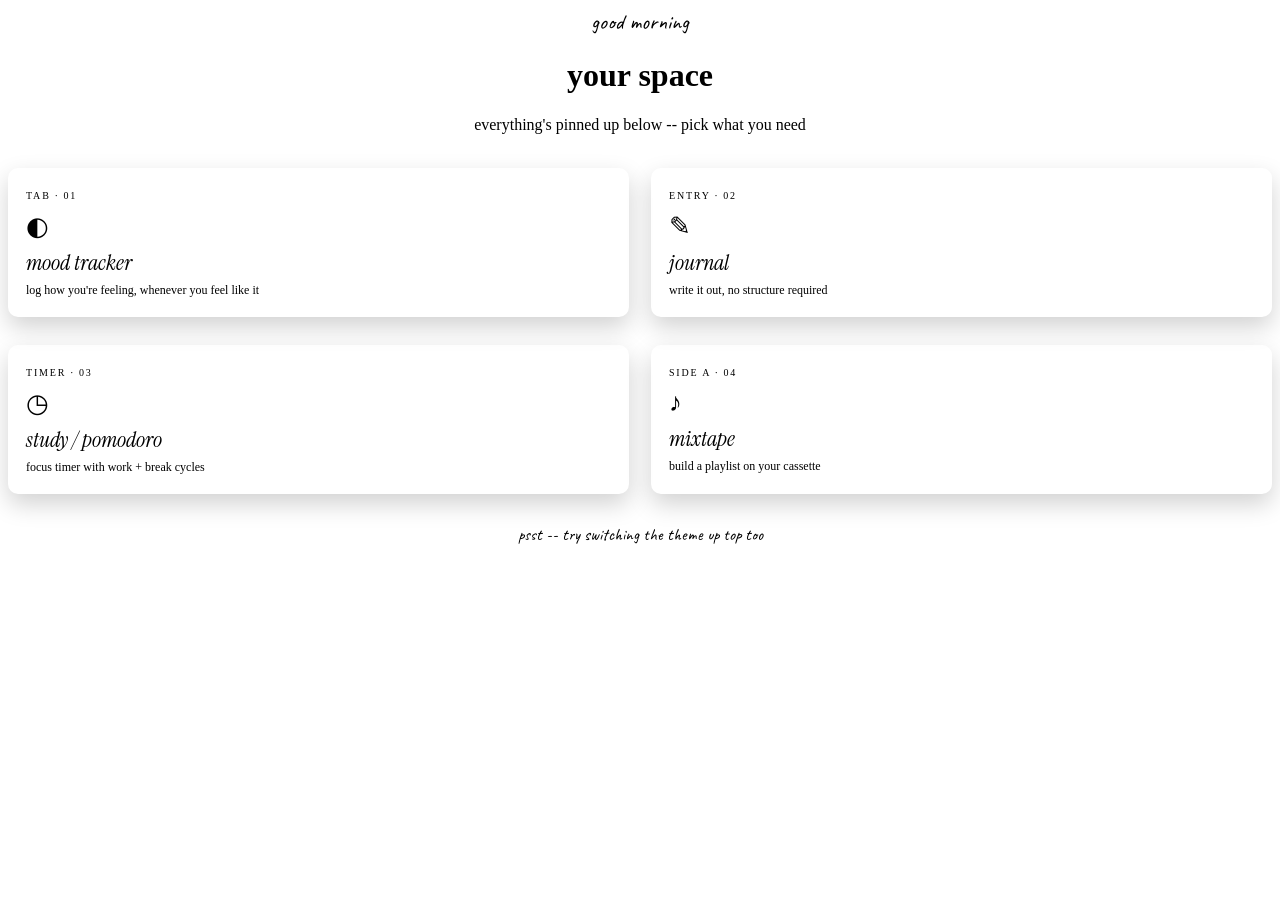
==== index.html @ ffe55987 "Add files via upload index" ====
<!DOCTYPE html>
<html lang="en">
<head>
<meta charset="UTF-8">
<meta name="viewport" content="width=device-width, initial-scale=1.0">
<title>your space</title>
<link rel="preconnect" href="https://fonts.googleapis.com">
<link rel="preconnect" href="https://fonts.gstatic.com" crossorigin>
<link href="https://fonts.googleapis.com/css2?family=Space+Mono:wght@400;700&family=Instrument+Serif:ital@0;1&family=Caveat:wght@500;600&display=swap" rel="stylesheet">
<link rel="stylesheet" href="theme.css">

<style>
  /* ================================================================
     HOMEPAGE-ONLY STYLES
     ------------------------------------------------------------------
     Everything generic (colors, the theme switch buttons, container
     width) still comes from theme.css. Everything below is specific
     to THIS page's "corkboard" look: cards pinned at slight angles,
     like physical objects taped to a board, rather than a plain
     uniform grid. It all still reads var(--accent) etc, so it
     re-skins correctly when you switch themes.
     ================================================================ */

  /* .board / .tilt-a../d / .pinned now live in theme.css so every
     page can share them -- this file only keeps styles unique to
     the homepage's card layout below */

  .greeting-row{
    text-align: center;
    margin-bottom: 30px;
  }
  .greeting{
    font-family: 'Caveat', cursive;
    font-size: 22px;
    color: var(--accent);
    margin: 0 0 2px;
  }
  h1{ text-align: center; }
  .lede{ text-align: center; }

  /* ---- pinned card grid: 2 columns, cards individually rotated ---- */
  .pin-grid{
    display: grid;
    grid-template-columns: 1fr 1fr;
    gap: 28px 22px;
    margin-top: 34px;
  }
  @media (max-width: 560px){
    .pin-grid{ grid-template-columns: 1fr; }
  }

  /* the card's own look (surface/border/shadow); the tape strip and
     tilt/hover behavior come from the shared .pinned + .tilt-x
     classes in theme.css -- this page just adds them in the HTML
     below (class="pin-card pinned tilt-a") */
  .pin-card{
    display: block;
    background: var(--surface);
    border: 1px solid var(--border);
    border-radius: 10px;
    padding: 22px 18px 18px;
    text-decoration: none;
    color: var(--text);
    box-shadow: 0 10px 24px rgba(0,0,0,0.18);
  }
  .pin-card:hover, .pin-card:focus{
    box-shadow: 0 16px 30px rgba(0,0,0,0.24);
  }

  .pin-stamp{
    font-size: 10px;
    letter-spacing: 0.18em;
    color: var(--text-dim);
    margin: 0 0 10px;
  }
  .pin-icon{ font-size: 26px; display: block; margin-bottom: 6px; }
  .pin-title{
    font-family: 'Instrument Serif', serif;
    font-style: italic;
    font-size: 22px;
    margin: 0 0 4px;
  }
  .pin-desc{
    font-size: 12px;
    color: var(--text-dim);
    line-height: 1.5;
    margin: 0;
  }

  .board-note{
    text-align: center;
    font-family: 'Caveat', cursive;
    font-size: 17px;
    color: var(--text-dim);
    margin-top: 30px;
  }
</style>
</head>
<body>
<div class="container">

  <div id="themeSwitch"></div>

  <!-- ================================================================
       GREETING
       Filled in by JS below based on the visitor's local clock, so
       "good morning" / "good afternoon" / "good evening" actually
       matches when they open the page -- a small touch that makes
       the homepage feel a little alive rather than static.
       ================================================================ -->
  <div class="greeting-row">
    <p class="greeting" id="greeting">hey, welcome back</p>
    <h1>your space</h1>
    <p class="lede">everything's pinned up below -- pick what you need</p>
  </div>

  <!-- ================================================================
       THE BOARD
       Each tool is a "pinned" card: a washi-tape strip (::before in
       the CSS above) plus a slight rotation class (tilt-a/b/c/d) so
       the four cards don't look like a robotic grid. Hovering
       straightens the card out, like picking it up off the board.
       ================================================================ -->
  <div class="board">
    <div class="pin-grid">

      <a class="pin-card pinned tilt-a" href="mood-tracker.html" data-internal>
        <p class="pin-stamp">TAB · 01</p>
        <span class="pin-icon">◐</span>
        <p class="pin-title">mood tracker</p>
        <p class="pin-desc">log how you're feeling, whenever you feel like it</p>
      </a>

      <a class="pin-card pinned tilt-b" href="journal.html" data-internal>
        <p class="pin-stamp">ENTRY · 02</p>
        <span class="pin-icon">✎</span>
        <p class="pin-title">journal</p>
        <p class="pin-desc">write it out, no structure required</p>
      </a>

      <a class="pin-card pinned tilt-c" href="pomodoro.html" data-internal>
        <p class="pin-stamp">TIMER · 03</p>
        <span class="pin-icon">◷</span>
        <p class="pin-title">study / pomodoro</p>
        <p class="pin-desc">focus timer with work + break cycles</p>
      </a>

      <a class="pin-card pinned tilt-d" href="mixtape-builder.html" data-internal>
        <p class="pin-stamp">SIDE A · 04</p>
        <span class="pin-icon">♪</span>
        <p class="pin-title">mixtape</p>
        <p class="pin-desc">build a playlist on your cassette</p>
      </a>

    </div>

    <p class="board-note">psst -- try switching the theme up top too</p>
  </div>

</div>

<!-- theme.js must load before our own script below, since our script
     doesn't redefine theme logic -- it only adds the greeting -->
<script src="theme.js"></script>
<script>
/* ================================================================
   TIME-OF-DAY GREETING
   ----------------------------------------------------------------
   Simple: check the visitor's local hour (0-23) via `new Date()`
   and pick a matching phrase. This runs once, right when the page
   loads, and writes straight into the <p id="greeting"> element
   declared above.
   ================================================================ */
  function renderGreeting(){
    const hour = new Date().getHours();
    let text;

    if (hour < 5)       text = "still up? okay, midnight it is";
    else if (hour < 12)  text = "good morning";
    else if (hour < 17)  text = "good afternoon";
    else if (hour < 21)  text = "good evening";
    else                 text = "winding down for the night";

    document.getElementById('greeting').textContent = text;
  }

  renderGreeting();
</script>
</body>
</html>
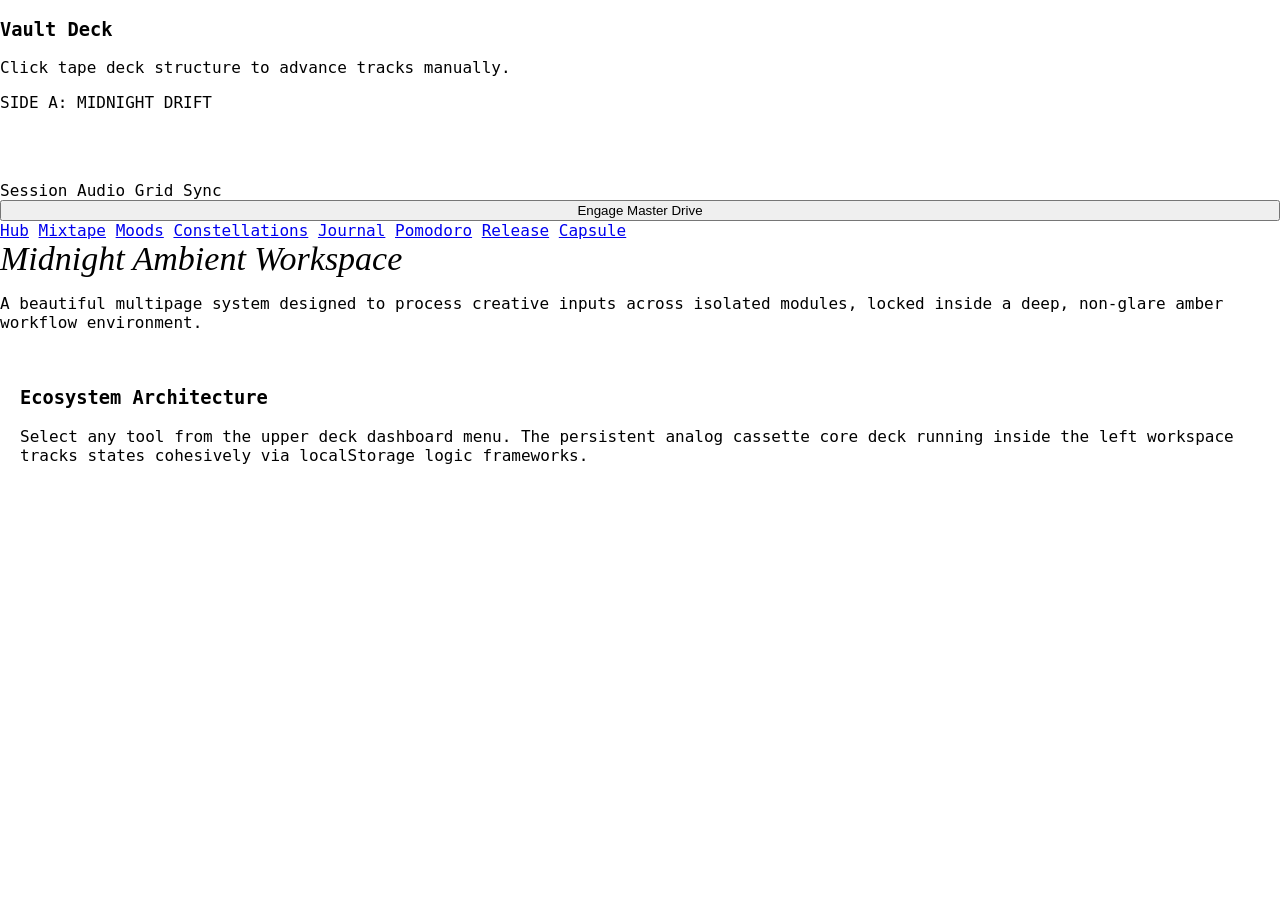
==== commit e1a6977c: "Revamp index.html for Studio Hub layout Updated the homepage layout and content for a new studio the" ====
--- a/index.html
+++ b/index.html
@@ -1,190 +1,50 @@
 <!DOCTYPE html>
 <html lang="en">
 <head>
-<meta charset="UTF-8">
-<meta name="viewport" content="width=device-width, initial-scale=1.0">
-<title>your space</title>
-<link rel="preconnect" href="https://fonts.googleapis.com">
-<link rel="preconnect" href="https://fonts.gstatic.com" crossorigin>
-<link href="https://fonts.googleapis.com/css2?family=Space+Mono:wght@400;700&family=Instrument+Serif:ital@0;1&family=Caveat:wght@500;600&display=swap" rel="stylesheet">
-<link rel="stylesheet" href="theme.css">
-
-<style>
-  /* ================================================================
-     HOMEPAGE-ONLY STYLES
-     ------------------------------------------------------------------
-     Everything generic (colors, the theme switch buttons, container
-     width) still comes from theme.css. Everything below is specific
-     to THIS page's "corkboard" look: cards pinned at slight angles,
-     like physical objects taped to a board, rather than a plain
-     uniform grid. It all still reads var(--accent) etc, so it
-     re-skins correctly when you switch themes.
-     ================================================================ */
-
-  /* .board / .tilt-a../d / .pinned now live in theme.css so every
-     page can share them -- this file only keeps styles unique to
-     the homepage's card layout below */
-
-  .greeting-row{
-    text-align: center;
-    margin-bottom: 30px;
-  }
-  .greeting{
-    font-family: 'Caveat', cursive;
-    font-size: 22px;
-    color: var(--accent);
-    margin: 0 0 2px;
-  }
-  h1{ text-align: center; }
-  .lede{ text-align: center; }
-
-  /* ---- pinned card grid: 2 columns, cards individually rotated ---- */
-  .pin-grid{
-    display: grid;
-    grid-template-columns: 1fr 1fr;
-    gap: 28px 22px;
-    margin-top: 34px;
-  }
-  @media (max-width: 560px){
-    .pin-grid{ grid-template-columns: 1fr; }
-  }
-
-  /* the card's own look (surface/border/shadow); the tape strip and
-     tilt/hover behavior come from the shared .pinned + .tilt-x
-     classes in theme.css -- this page just adds them in the HTML
-     below (class="pin-card pinned tilt-a") */
-  .pin-card{
-    display: block;
-    background: var(--surface);
-    border: 1px solid var(--border);
-    border-radius: 10px;
-    padding: 22px 18px 18px;
-    text-decoration: none;
-    color: var(--text);
-    box-shadow: 0 10px 24px rgba(0,0,0,0.18);
-  }
-  .pin-card:hover, .pin-card:focus{
-    box-shadow: 0 16px 30px rgba(0,0,0,0.24);
-  }
-
-  .pin-stamp{
-    font-size: 10px;
-    letter-spacing: 0.18em;
-    color: var(--text-dim);
-    margin: 0 0 10px;
-  }
-  .pin-icon{ font-size: 26px; display: block; margin-bottom: 6px; }
-  .pin-title{
-    font-family: 'Instrument Serif', serif;
-    font-style: italic;
-    font-size: 22px;
-    margin: 0 0 4px;
-  }
-  .pin-desc{
-    font-size: 12px;
-    color: var(--text-dim);
-    line-height: 1.5;
-    margin: 0;
-  }
-
-  .board-note{
-    text-align: center;
-    font-family: 'Caveat', cursive;
-    font-size: 17px;
-    color: var(--text-dim);
-    margin-top: 30px;
-  }
-</style>
+  <meta charset="UTF-8">
+  <meta name="viewport" content="width=device-width, initial-scale=1.0">
+  <title>Studio Hub</title>
+  <link rel="stylesheet" href="theme.css">
 </head>
 <body>
-<div class="container">
+  <div class="studio-layout">
+    <aside class="left-deck-panel" id="deckPanel">
+      <div>
+        <h3>Vault Deck</h3>
+        <p class="subtext">Click tape deck structure to advance tracks manually.</p>
+        <div class="cassette-shell">
+          <div class="cassette-label" id="currentTrackLabel">SIDE A: MIDNIGHT DRIFT</div>
+          <div class="reels-container">
+            <svg class="reel" width="65" height="65" viewBox="0 0 100 100"><circle cx="50" cy="50" r="45" fill="none" stroke="var(--accent-amber)" stroke-width="5"/><circle cx="50" cy="50" r="18" fill="none" stroke="var(--accent-amber)" stroke-width="3" stroke-dasharray="12 6"/></svg>
+            <svg class="reel" width="65" height="65" viewBox="0 0 100 100"><circle cx="50" cy="50" r="45" fill="none" stroke="var(--accent-amber)" stroke-width="5"/><circle cx="50" cy="50" r="18" fill="none" stroke="var(--accent-amber)" stroke-width="3" stroke-dasharray="12 6"/></svg>
+          </div>
+        </div>
+        <div class="now-playing-banner"><div class="pulse-dot"></div><span>Session Audio Grid Sync</span></div>
+      </div>
+      <button class="btn-action" id="globalPlayBtn" style="width: 100%;">Engage Master Drive</button>
+    </aside>
 
-  <div id="themeSwitch"></div>
-
-  <!-- ================================================================
-       GREETING
-       Filled in by JS below based on the visitor's local clock, so
-       "good morning" / "good afternoon" / "good evening" actually
-       matches when they open the page -- a small touch that makes
-       the homepage feel a little alive rather than static.
-       ================================================================ -->
-  <div class="greeting-row">
-    <p class="greeting" id="greeting">hey, welcome back</p>
-    <h1>your space</h1>
-    <p class="lede">everything's pinned up below -- pick what you need</p>
+    <main class="right-canvas-panel">
+      <nav class="studio-nav">
+        <a href="index.html" class="nav-btn active">Hub</a>
+        <a href="mixtape-builder.html" class="nav-btn">Mixtape</a>
+        <a href="mood-tracker.html" class="nav-btn">Moods</a>
+        <a href="constellation.html" class="nav-btn">Constellations</a>
+        <a href="journal.html" class="nav-btn">Journal</a>
+        <a href="pomodoro.html" class="nav-btn">Pomodoro</a>
+        <a href="release.html" class="nav-btn">Release</a>
+        <a href="time-capsule.html" class="nav-btn">Capsule</a>
+      </nav>
+      <div class="canvas-content">
+        <h1>Midnight Ambient Workspace</h1>
+        <p>A beautiful multipage system designed to process creative inputs across isolated modules, locked inside a deep, non-glare amber workflow environment.</p>
+        <div class="card">
+          <h3>Ecosystem Architecture</h3>
+          <p>Select any tool from the upper deck dashboard menu. The persistent analog cassette core deck running inside the left workspace tracks states cohesively via localStorage logic frameworks.</p>
+        </div>
+      </div>
+    </main>
   </div>
-
-  <!-- ================================================================
-       THE BOARD
-       Each tool is a "pinned" card: a washi-tape strip (::before in
-       the CSS above) plus a slight rotation class (tilt-a/b/c/d) so
-       the four cards don't look like a robotic grid. Hovering
-       straightens the card out, like picking it up off the board.
-       ================================================================ -->
-  <div class="board">
-    <div class="pin-grid">
-
-      <a class="pin-card pinned tilt-a" href="mood-tracker.html" data-internal>
-        <p class="pin-stamp">TAB · 01</p>
-        <span class="pin-icon">◐</span>
-        <p class="pin-title">mood tracker</p>
-        <p class="pin-desc">log how you're feeling, whenever you feel like it</p>
-      </a>
-
-      <a class="pin-card pinned tilt-b" href="journal.html" data-internal>
-        <p class="pin-stamp">ENTRY · 02</p>
-        <span class="pin-icon">✎</span>
-        <p class="pin-title">journal</p>
-        <p class="pin-desc">write it out, no structure required</p>
-      </a>
-
-      <a class="pin-card pinned tilt-c" href="pomodoro.html" data-internal>
-        <p class="pin-stamp">TIMER · 03</p>
-        <span class="pin-icon">◷</span>
-        <p class="pin-title">study / pomodoro</p>
-        <p class="pin-desc">focus timer with work + break cycles</p>
-      </a>
-
-      <a class="pin-card pinned tilt-d" href="mixtape-builder.html" data-internal>
-        <p class="pin-stamp">SIDE A · 04</p>
-        <span class="pin-icon">♪</span>
-        <p class="pin-title">mixtape</p>
-        <p class="pin-desc">build a playlist on your cassette</p>
-      </a>
-
-    </div>
-
-    <p class="board-note">psst -- try switching the theme up top too</p>
-  </div>
-
-</div>
-
-<!-- theme.js must load before our own script below, since our script
-     doesn't redefine theme logic -- it only adds the greeting -->
-<script src="theme.js"></script>
-<script>
-/* ================================================================
-   TIME-OF-DAY GREETING
-   ----------------------------------------------------------------
-   Simple: check the visitor's local hour (0-23) via `new Date()`
-   and pick a matching phrase. This runs once, right when the page
-   loads, and writes straight into the <p id="greeting"> element
-   declared above.
-   ================================================================ */
-  function renderGreeting(){
-    const hour = new Date().getHours();
-    let text;
-
-    if (hour < 5)       text = "still up? okay, midnight it is";
-    else if (hour < 12)  text = "good morning";
-    else if (hour < 17)  text = "good afternoon";
-    else if (hour < 21)  text = "good evening";
-    else                 text = "winding down for the night";
-
-    document.getElementById('greeting').textContent = text;
-  }
-
-  renderGreeting();
-</script>
+  <script src="studio.js"></script>
 </body>
 </html>
--- a/theme.css
+++ b/theme.css
@@ -0,0 +1,309 @@
+/* ==================================================================
+   THEME.CSS
+   ------------------------------------------------------------------
+   This file is shared by every page (index, mood-tracker, journal,
+   pomodoro). It does two things:
+
+   1. Defines 3 THEMES as sets of CSS custom properties (variables),
+      switched by a `data-theme="..."` attribute on <body>.
+      theme.js is what actually sets that attribute — see theme.js
+      comments for how switching works.
+
+   2. Defines shared, theme-agnostic components (nav bar, buttons,
+      cards, form fields) that are built entirely out of those
+      variables, so they automatically re-skin when the theme
+      changes -- none of the component CSS below ever hardcodes a
+      color, it only ever reads var(--something).
+   ================================================================== */
+
+/* ---- THEME 1: MIDNIGHT (dark, matches the mixtape/cassette pages) ---- */
+body[data-theme="midnight"]{
+  --bg: #0E0C0A;
+  --surface: #17140F;
+  --surface-2: #201B14;
+  --text: #EFE6D0;
+  --text-dim: #9A917F;
+  --accent: #C97B3D;
+  --accent-rgb: 201, 123, 61; /* same color as --accent, split into r,g,b so
+                                  decorative bits can use rgba(var(--accent-rgb), 0.3) */
+  --border: #2A2118;
+}
+
+/* ---- THEME 2: DREAMY (soft pastel, light) ---- */
+body[data-theme="dreamy"]{
+  --bg: #FBF3F8;
+  --surface: #FFFFFF;
+  --surface-2: #F7E9F1;
+  --text: #3B2E39;
+  --text-dim: #8C7A88;
+  --accent: #C77DA6;
+  --accent-rgb: 199, 125, 166;
+  --border: #F0D9E8;
+}
+
+/* ---- THEME 3: FOCUS (minimal, low-distraction, for studying) ---- */
+body[data-theme="focus"]{
+  --bg: #F6F3EC;
+  --surface: #FFFFFF;
+  --surface-2: #ECE7D8;
+  --text: #20201C;
+  --text-dim: #6E6A5F;
+  --accent: #3E6259;
+  --accent-rgb: 62, 98, 89;
+  --border: #E2DDCB;
+}
+
+/* ==================================================================
+   BASE / RESET
+   ================================================================== */
+*{ box-sizing: border-box; }
+
+body{
+  margin: 0;
+  background: var(--bg);
+  color: var(--text);
+  font-family: 'Space Mono', monospace;
+  -webkit-font-smoothing: antialiased;
+  transition: background 0.2s ease, color 0.2s ease; /* smooth theme swap */
+}
+
+.container{
+  max-width: 720px;
+  margin: 0 auto;
+  padding: 32px 20px 80px;
+}
+
+h1{
+  font-family: 'Instrument Serif', serif;
+  font-style: italic;
+  font-weight: 400;
+  font-size: 34px;
+  margin: 0 0 6px;
+}
+
+.lede{
+  color: var(--text-dim);
+  font-size: 13px;
+  letter-spacing: 0.03em;
+  margin: 0 0 28px;
+}
+
+/* ==================================================================
+   THEME SWITCHER
+   theme.js looks for an element with id="themeSwitch" and fills it
+   with one button per theme -- these are the button styles.
+   ================================================================== */
+.theme-switch{
+  display: flex;
+  gap: 8px;
+  margin-bottom: 24px;
+}
+.theme-btn{
+  font-family: 'Space Mono', monospace;
+  font-size: 11px;
+  letter-spacing: 0.1em;
+  padding: 7px 14px;
+  border-radius: 20px;
+  border: 1px solid var(--border);
+  background: var(--surface);
+  color: var(--text-dim);
+  cursor: pointer;
+}
+.theme-btn.active{
+  background: var(--accent);
+  color: var(--bg);
+  border-color: var(--accent);
+  font-weight: 700;
+}
+
+/* ==================================================================
+   NAV BAR (small "back to home" link used on every inner page)
+   ================================================================== */
+.top-nav{
+  display: flex;
+  justify-content: space-between;
+  align-items: center;
+  margin-bottom: 24px;
+}
+.top-nav a{
+  color: var(--text-dim);
+  text-decoration: none;
+  font-size: 12px;
+  letter-spacing: 0.08em;
+}
+.top-nav a:hover{ color: var(--accent); }
+
+/* ==================================================================
+   HUB CARDS (the big buttons on index.html that link to each tool)
+   ================================================================== */
+.card-grid{
+  display: grid;
+  grid-template-columns: 1fr 1fr;
+  gap: 14px;
+}
+@media (max-width: 560px){
+  .card-grid{ grid-template-columns: 1fr; }
+}
+
+.card{
+  display: block;
+  background: var(--surface);
+  border: 1px solid var(--border);
+  border-radius: 12px;
+  padding: 20px;
+  text-decoration: none;
+  color: var(--text);
+  transition: transform 0.12s ease, border-color 0.12s ease;
+}
+.card:hover{
+  border-color: var(--accent);
+  transform: translateY(-2px);
+}
+.card .card-icon{ font-size: 22px; margin-bottom: 8px; display:block; }
+.card .card-title{
+  font-family: 'Instrument Serif', serif;
+  font-size: 20px;
+  margin: 0 0 4px;
+}
+.card .card-desc{
+  font-size: 12px;
+  color: var(--text-dim);
+  margin: 0;
+  line-height: 1.4;
+}
+
+/* ==================================================================
+   SHARED FORM / BUTTON ELEMENTS (used by mood tracker + journal)
+   ================================================================== */
+.panel{
+  background: var(--surface);
+  border: 1px solid var(--border);
+  border-radius: 12px;
+  padding: 20px;
+  margin-bottom: 20px;
+}
+
+textarea, input[type="text"]{
+  width: 100%;
+  background: var(--surface-2);
+  border: 1px solid var(--border);
+  border-radius: 8px;
+  color: var(--text);
+  font-family: 'Space Mono', monospace;
+  font-size: 13px;
+  padding: 10px 12px;
+  resize: vertical;
+}
+
+.btn{
+  font-family: 'Space Mono', monospace;
+  font-size: 12px;
+  letter-spacing: 0.05em;
+  padding: 10px 18px;
+  border-radius: 8px;
+  border: 1px solid var(--accent);
+  background: var(--accent);
+  color: var(--bg);
+  cursor: pointer;
+  font-weight: 700;
+}
+.btn.secondary{
+  background: transparent;
+  color: var(--text);
+  border-color: var(--border);
+  font-weight: 400;
+}
+
+.entry{
+  border-top: 1px dashed var(--border);
+  padding: 12px 0;
+}
+.entry:first-child{ border-top: none; }
+.entry-meta{
+  font-size: 11px;
+  color: var(--text-dim);
+  margin: 0 0 4px;
+}
+.entry-text{
+  font-family: 'Instrument Serif', serif;
+  font-size: 16px;
+  margin: 0;
+}
+
+.empty-note{
+  font-family: 'Caveat', cursive;
+  font-size: 18px;
+  color: var(--text-dim);
+}
+
+/* ==================================================================
+   CORKBOARD DECORATIONS
+   ------------------------------------------------------------------
+   These are the same visual pieces the homepage introduced, pulled
+   in here so every page can reuse them instead of each page
+   reinventing its own "pinned to a board" look.
+
+   - .board       : the dotted corkboard background + border wrapper
+   - .tilt-a/b/c/d: four slightly different rotation amounts, so
+                    things pinned to the board don't look robotically
+                    aligned
+   - .pinned      : adds the little diagonal-striped "washi tape"
+                    strip across the top of whatever it's applied to
+   - .note-card   : a small tilted, taped card -- used for individual
+                    list items (a logged mood, a journal entry) so
+                    they read as separate pinned notes rather than
+                    one long plain list
+   ================================================================== */
+.board{
+  background-image: radial-gradient(rgba(var(--accent-rgb), 0.16) 1px, transparent 1px);
+  background-size: 18px 18px;
+  border: 1px solid var(--border);
+  border-radius: 18px;
+  padding: 32px 22px 40px;
+}
+
+.tilt-a{ transform: rotate(-2.5deg); }
+.tilt-b{ transform: rotate(1.8deg); }
+.tilt-c{ transform: rotate(-1.2deg); }
+.tilt-d{ transform: rotate(2.4deg); }
+
+/* hovering/focusing a pinned, clickable element straightens it out
+   and lifts it slightly -- purely decorative, skipped entirely for
+   people who've asked their OS/browser to reduce motion */
+@media (prefers-reduced-motion: no-preference){
+  a.pinned:hover, a.pinned:focus{
+    transform: rotate(0deg) translateY(-4px) !important;
+  }
+}
+.pinned{
+  position: relative;
+  transition: transform 0.18s ease, box-shadow 0.18s ease;
+}
+.pinned::before{
+  content: '';
+  position: absolute;
+  top: -10px;
+  left: 50%;
+  width: 44px;
+  height: 16px;
+  margin-left: -22px;
+  background: repeating-linear-gradient(
+    45deg,
+    rgba(var(--accent-rgb), 0.55),
+    rgba(var(--accent-rgb), 0.55) 4px,
+    rgba(var(--accent-rgb), 0.3) 4px,
+    rgba(var(--accent-rgb), 0.3) 8px
+  );
+  border-radius: 2px;
+  transform: rotate(-4deg);
+  opacity: 0.9;
+}
+
+.note-card{
+  background: var(--surface-2);
+  border: 1px solid var(--border);
+  border-radius: 8px;
+  padding: 14px 16px;
+  margin: 0 0 18px;
+  box-shadow: 0 6px 14px rgba(0,0,0,0.12);
+}
